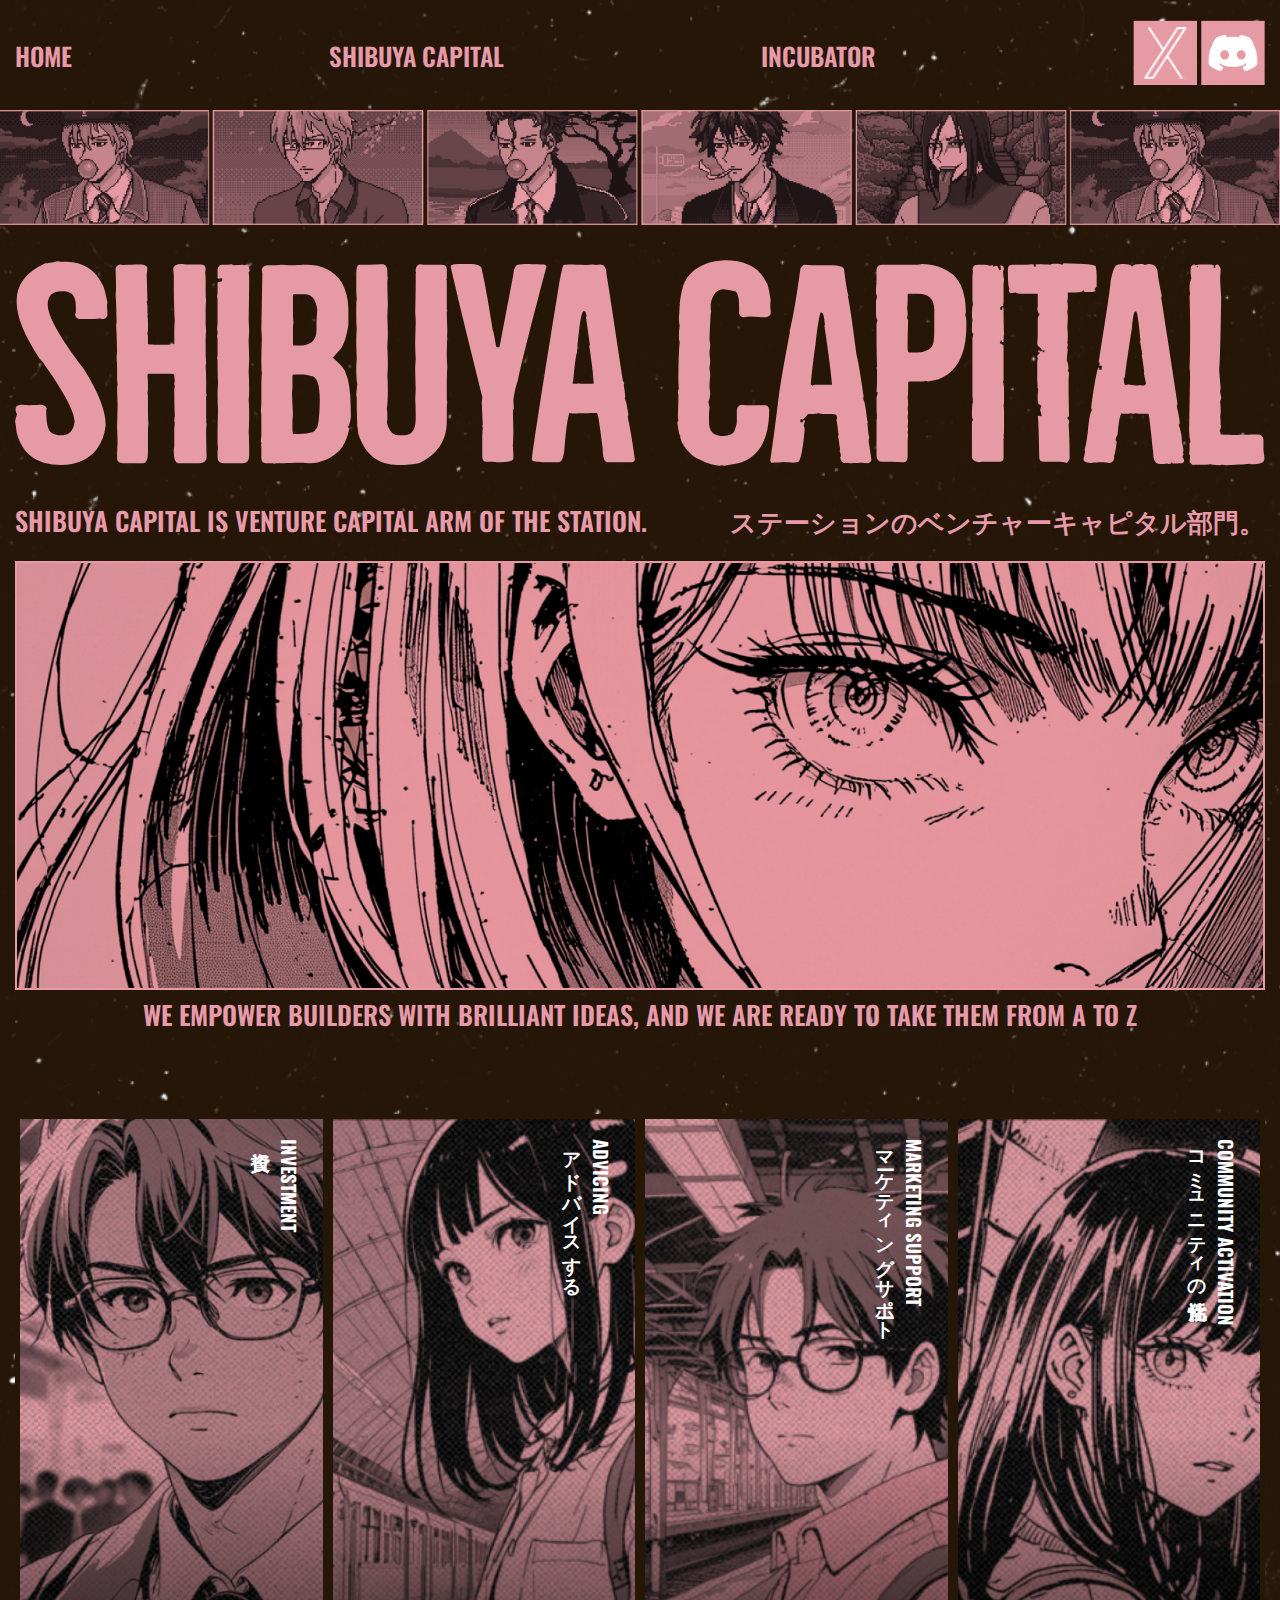
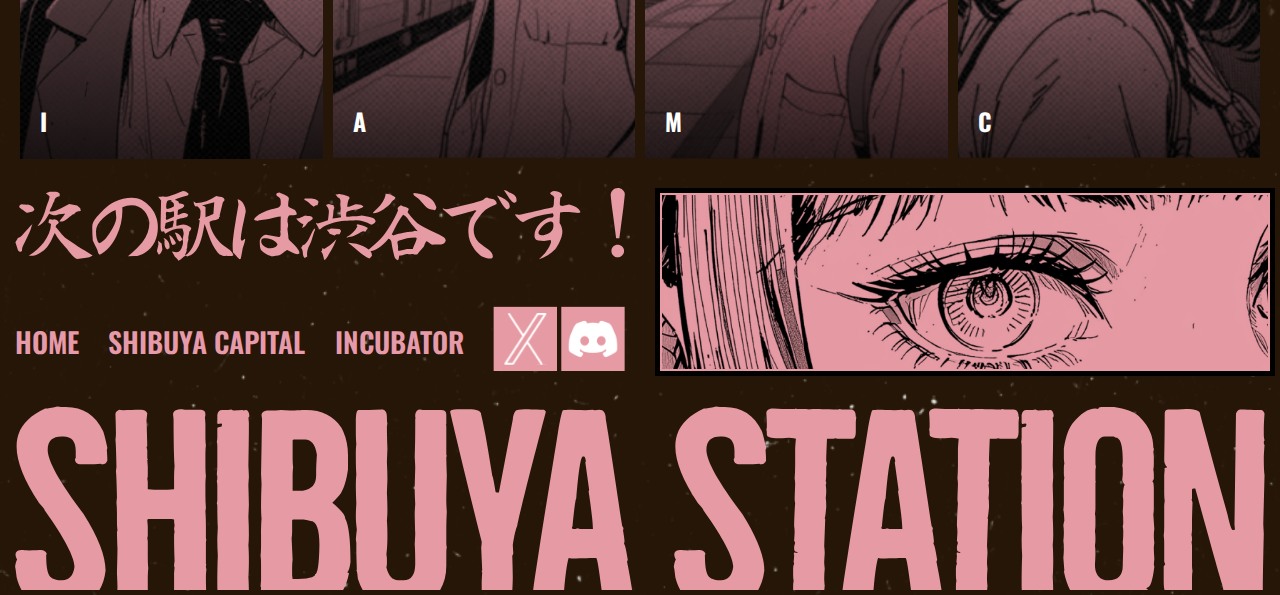
==== capital.html @ d8757670 "Add files via upload" ====
<!DOCTYPE html>
<html lang="en">
  <head>
    <meta charset="UTF-8" />
    <meta name="viewport" content="width=device-width, initial-scale=1.0" />
    <title>SHIBUYA - capital</title>
    <link rel="icon" type="image/svg+xml" href="./img/logo.png" />
    <link
      rel="stylesheet"
      href="https://cdn.jsdelivr.net/npm/swiper@11/swiper-bundle.min.css"
    />

    <link rel="preconnect" href="https://fonts.googleapis.com" />
    <link rel="preconnect" href="https://fonts.gstatic.com" crossorigin />
    <link
      href="https://fonts.googleapis.com/css2?family=Oswald:wght@200..700&display=swap"
      rel="stylesheet"
    />

    <link rel="stylesheet" href="./style.css" />
  </head>

  <body class="pink">
    <header class="header">
      <div class="container">
        <div class="header__wrap">
          <img src="./img/logo.png" alt="" class="logo" />
          <nav class="nav">
            <a href="index.html">home</a>
            <a href="capital.html">shibuya capital</a>
            <a href="incubator.html">incubator</a>
            <div>
              <img src="./img/discord PINK.svg" alt="" />
              <img src="./img/twitter-PINK.svg" alt="" />
            </div>
          </nav>
          <img src="./img/burger.svg" alt="" class="burger" />
        </div>
      </div>
    </header>
    <section class="hero2">

    <div class="swiper swiper-album-1">
      <div class="swiper-wrapper">
        <div class="swiper-slide">
          <img src="./img/carosel.png" alt="">
        </div>
<!-- 
        <div class="swiper-slide">
          <img
            src="https://shibuya-bay.vercel.app/carousel-1.png"
            alt=""
          /> -->
        </div>
      </div>
  
    <!-- <img src="./img/capital-img-1.jpg" alt="">
    <img src="./img/capital-img-2.jpg" alt="">
    <img src="./img/capital-img-3.jpg" alt="">
    <img src="./img/capital-img-4.jpg" alt=""> -->
  
  </div>
  <div class="container">
<div class="hero-2__wraper">
  <img src="./img/hero-2-title.svg" alt="" class="hero-2__title">
<div>
  <h3>Shibuya Capital is venture capital arm of the Station.</h3>
  <h3>ステーションのベンチャーキャピタル部門。</h3>
</div>
<img class="hero-2__img" src="./img/hero-img2-img.jpg" alt="">
<h3 class="hero-2__subtitle">We empower builders with brilliant ideas, and we are ready to take them from A to Z</h3>

</div>

  </div>
</section>


   <section class='Hero'>
    <div class="container">
        <div class="hero__wrap">
            <div class="hero__card card-1">
                <div class="hero__text">
                  <h3>investment </h3>
                    <h3 >投資</h3>
                  
                </div>
                <h2>investment</h2>

            </div>
            <div class="hero__card card-2">
                <div class="hero__text">
                  <h3>advicing </h3>

                    <h3>アドバイスする</h3>
                </div>
                <h2>advicing</h2>

            </div>
            <div class="hero__card card-3">
                <div class="hero__text">
                    <h3>marketing support </h3>
                    <h3>マーケティングサポート</h3>

                </div>
                <h2>marketing support</h2>

            </div>
            <div class="hero__card card-4">
                <div class="hero__text">
                    <h3>community activation</h3>
                    <h3>コミュニティの活性化</h3>

                </div>
                <h2>community activation</h2>

            </div>
        </div>
    </div>
   </section>
   
  


export default Hero

    <footer class="footer">
      <div class="container">
        <div class="footer__wrapper">
          <div class="footer__box">
            <img src="./img/footer-title-2.svg" alt="" class="footer__title">
            <div class="footer__menu">
              <a href="index.html">home</a>
              <a href="capital.html">shibuya capital</a>
              <a href="incubator.html">incubator</a>
              <div>
                <img src="./img/discord PINK.svg" alt="" />
                <img src="./img/twitter-PINK.svg" alt="" />
              </div>
            </div>
          </div>
          <img src="./img/footer-img2.png" alt="" class="footer__eyes" />
        </div>
        <img class="footer__img" src="./img/footer-text-2.svg" alt="" />
      </div>
    </footer>

    <script src="https://cdn.jsdelivr.net/npm/swiper@11/swiper-bundle.min.js"></script>
    <script src="./script.js"></script>
  </body>
</html>
---- style.css ----
* {
    padding: 0;
    margin: 0;
    font-family: "Oswald", sans-serif;
}

.container {
    max-width: 1600px;
    margin: 0 auto;
    padding: 0 15px;
}

body {
    background-image: url(./img/bg-1.png);
    background-repeat: no-repeat;
    background-position: center;
    background-size: cover;
    color: #251607;
}

.header {
    padding: 20px 0;

    @media (max-width:700px) {
        background-image: url(./img/bg-2.png);
    }
}

.nav {
    display: flex;
    justify-content: space-between;
    align-items: center;
    width: 100%;
text-transform: uppercase;
    @media (max-width:700px) {
        /* display: none; */
        position: fixed;
        top: -100%;
        left: 0;
        width: 100%;
        height: 100dvh;
        background-color: #251607;
        z-index: 10;
        flex-direction: column;
        justify-content: center;
        align-items: center;
        gap: 30px;


        transition: 0.5s;

        &.active {
            top: 0;
        }
    }



    a {
        font-size: 25px;
        font-weight: 600;
        text-decoration: underline;
        text-decoration: none;
        color: #251607;

        @media (max-width:700px) {
            color: #fff;
        }
    }
}

.header__wrap {
    display: flex;
    align-items: center;
    justify-content: space-between;
    gap: 10px;
}

.logo,
.burger {
    display: none;

    @media (max-width:700px) {
        display: block;
        z-index: 11;
    }
}


.hero {
    padding: 30px 0;
}

.hero__wrapper {
    text-align: center;

    img {
        width: 100%;
    }

    h1 {
        font-size: 450px;
        line-height: 1;
    }

    p {
        font-size: 22px;
        text-transform: uppercase;
        margin: 20px 0;
        font-weight: 500;
    }

    div {
        display: flex;
        justify-content: space-between;
        flex-wrap: wrap;
        gap: 20px;
        margin-top: 30px;

        h4 {
            font-size: 22px;
        }
    }

}




.album {
    padding: 50px 0;

    .container {
        max-width: 1900px;
        padding: 0;
    }
}

.album__wrapper {}

.swiper {}

.swiper-album-1 {}

.swiper-wrapper {}

.swiper-slide {
    img {
        width: 100%;
    }
}

.swiper-album-2 {}



.meet {}

.meet__wrapper {
    display: grid;
    grid-template-columns: 1.2fr 2fr;
    gap: 40px;

    @media (max-width:768px) {
        /* grid-template-columns: 1fr; */

        display: flex;
        flex-direction: column-reverse;
    }

    p {
        font-size: 22px;
        line-height: 1.2;
        text-transform: uppercase;
    }
}

.meet__info {
    display: flex;
    flex-direction: column;
    gap: 20px;


    img {
        width: 100%;
    }
}

.meet__box {
    display: flex;
    flex-direction: column;
    gap: 20px;
    text-align: right;

    @media (max-width:768px) {
        text-align: center;
    }

    p {
        text-align: right;

        @media (max-width:768px) {
            text-align: center;
        }
    }

    img {
        width: 100%;
    }

    h3 {
        font-size: clamp(2.5rem, -0.257rem + 5.88vw, 5.625rem);

        @media (max-width:480px) {
            font-size: 30px;
        }
    }

    h2 {
        font-size: clamp(4.375rem, -1.944rem + 14.44vw, 12.5rem);
        line-height: 1.2;
        text-transform: uppercase;

    }
}



.our {
padding: 100px 0;


}

.our__title {
font-size: 22px;
font-weight: 600;
text-align: center;
line-height: 1.2;
margin-bottom: 20px;

}
.our__wrapper {
    display: grid; 
    grid-auto-columns: 1fr; 
    grid-template-columns: 1fr 1fr 1fr; 

    gap: 20px 20px; 
    grid-template-areas: 
      "card-1 card-2 card-3"
      "card-1 card-4 card-5"; 

.card-1 { grid-area: card-1; }
.card-2 { grid-area: card-2; }
.card-3 { grid-area: card-3; }
.card-4 { grid-area: card-4; }
.card-5 { grid-area: card-5; }

@media (max-width: 900px) {
    grid-template-columns: 1fr 1fr; 

    grid-template-areas:
        "card-1 card-1"
        "card-2 card-3"
        "card-4 card-5";
}

@media (max-width: 768px) {
    grid-template-columns: 1fr ; 

    grid-template-areas:
        "card-1 "
        "card-2 "
        "card-3 "
        "card-4 "
        "card-5 ";
    }
    .card-1 {
    background-image: url(./img/plans-1.png);
    }
    .card-2 {
        background-image: url(./img/plans-2.png);
    
    }
    .card-3 {
        background-image: url(./img/plans-3.png);
    
    }
    .card-4 {
        background-image: url(./img/plans-4.png);
    
    }
    .card-5 {
        background-image: url(./img/plans-5.png);
    
    }

}
.our__card {
min-height: 350px;
border: 2px solid black;

background-repeat: no-repeat;
background-size: cover;
background-position: center;


display: flex;
justify-content: flex-end;
padding: 25px;
color: #fff;
flex-direction: column;
text-transform: uppercase;

transition: 0.4s ;

@media (max-width: 768px) {
min-height: 280px;
}
h3 {
    transition: 0.4s;
}
p {
    transition: 0.4s;
    height: 0px;
    overflow: hidden;
}
&:hover{
    h3 {
        font-size: 30px;
    }
    p {
        height: 30px;
        overflow: visible;
    }
}
}









.footer {

}

.footer__wrapper {
display: grid;
grid-template-columns: repeat(2, 1fr);
gap: 30px;
margin-bottom: 30px;
@media (max-width:1250px) {
    grid-template-columns: 2fr 1fr;
}
@media (max-width:950px) {
    grid-template-columns: 1fr;
}
}
.footer__box {

}
.footer__title {
width: 100%;
}
.footer__menu {
display: flex;
justify-content: space-between;
gap: 20px;
align-items: center;
margin-top: 40px;

@media (max-width:650px) {
flex-direction: column;
justify-content: center;
}
a{
    color: #251607;
    text-transform: uppercase;
    font-size: 28px;
    font-weight: 600;
    text-decoration: none;

}
}
.footer__eyes {
width: 100%;
border: 5px solid black;

}
.footer__img {
width: 100%;

}





.pink{
    background-image: url(./img/bg-2.png);

    p,
    h1,
    h2,
    h3,
    h4,
    a{
        color: #e69aaa !important;

    }
}



.hero-2 {
    padding: 60px 0;
}
.hero-2__imgs {
overflow: hidden;
    display: flex;
    gap: 10px;
img{
    width: 100%;
}
}

.hero-2__wraper {
h3{
    text-transform: uppercase;
    font-size: 26px;
    font-weight: 600;
}

    div{
        display: flex;
        justify-content: space-between;
        align-items: center;
        gap: 20px;
        flex-wrap: wrap;
        margin-bottom: 20px;
    }
}
.hero-2__title {
    width: 100%;
    margin: 30px 0;
}
.hero-2__img {
    width: 100%;
}
.hero-2__subtitle {
    text-transform: uppercase;
    text-align: center;
}
 



.Marketing {
margin-bottom: 50px;
}
.marketing__box{
    display: grid;
    grid-template-columns: 1fr 1fr;
    @media (max-width:1300px) {
    grid-template-columns: 1fr ;
      
    }
}

.Marketing__img {
    
img {
    width: 100%;
    
    @media (max-width:1300px) {
      
          height: 450px;
          object-fit: cover;
        }
}
    /* @media (max-width:1300px) {
        display: none;
    } */

}
.Marketing__cards {
    margin-left: 5px;
}
.Marketing__card {
 display: flex;
 justify-content: space-between;
    border: 3px solid #251607;
    transition: 0.5s;
    h3{
        margin-top: 10px;
        font-weight: 700;
        font-size: 40px;
        text-transform: uppercase;
    }
    h4 {
        font-weight: 600;
font-size: 20px;
text-transform: uppercase;
    }
    p {
        font-weight: 400;
        color: #AEAEAE;
        /* font-size: 3px; */
        margin-bottom: 10px;
    }

&:hover{
    background-color: #251607;
    h4{
        color: #e69aaa;
    }
    h3{
        color: #e69aaa;
    }
}
}
.card__img{
    border: 2px solid #251607;
width: 166px;
height: 166px;
margin: 15px;
}
.Marketing__card-1{
    display: flex;
    flex-direction: column;
    justify-content: space-around;
    margin-left: 15px;
}
.Marketing__card-2{
  
}
.marketing-none{
    display: none;
    @media (max-width:1300px) {
        display: block;
    }
}


.hero__wrap{
    margin-top: 80px;
    display: flex;


}
.hero__card{
    border: 5px solid #251607;
    height: 600px;
   
    padding: 20px;

    display: flex;
    flex-direction: column;
    writing-mode: vertical-rl;
    flex-grow: 1;
    transition: 1s;
    width: 100px;
    background-size: cover;
    background-position:  center;
    background-repeat: no-repeat;

    &:nth-child(1){
        background-image: url(./img/caoital__hero1.png);
        background-position:-400px;
        /* flex-grow: 4; */
    }
    &:nth-child(2){
        background-image: url(./img/capital__img2.png);

        background-position:-600px;
      
    }
    &:nth-child(3){
        background-image: url(./img/capital__img3.png);
    }
        &:nth-child(4){
        background-image: url(./img/capital__img4.png);
    }

    &:hover{
        flex-grow: 6;

        &:nth-child(2) {
            background-position:-200px;
      
        }
  
        &:nth-child(1) {
            background-position:-200px;
      
        }
        .hero__text{
            display: none;
        }
h2{
    width: 100%;

    letter-spacing: 0px;
}
    }
    h2 {
   color: #fff !important;
   text-transform: uppercase;
        margin-right: auto;
        transition: 1s;
        margin-top: auto;
        writing-mode: horizontal-tb;
        letter-spacing: 30px;
        width: 20px;
        overflow: hidden;
        white-space: nowrap;
    }
   
}




.hero__text{

    
    transition: 1s;



    h3{
        color: #fff !important;
text-transform: uppercase;
    }
}
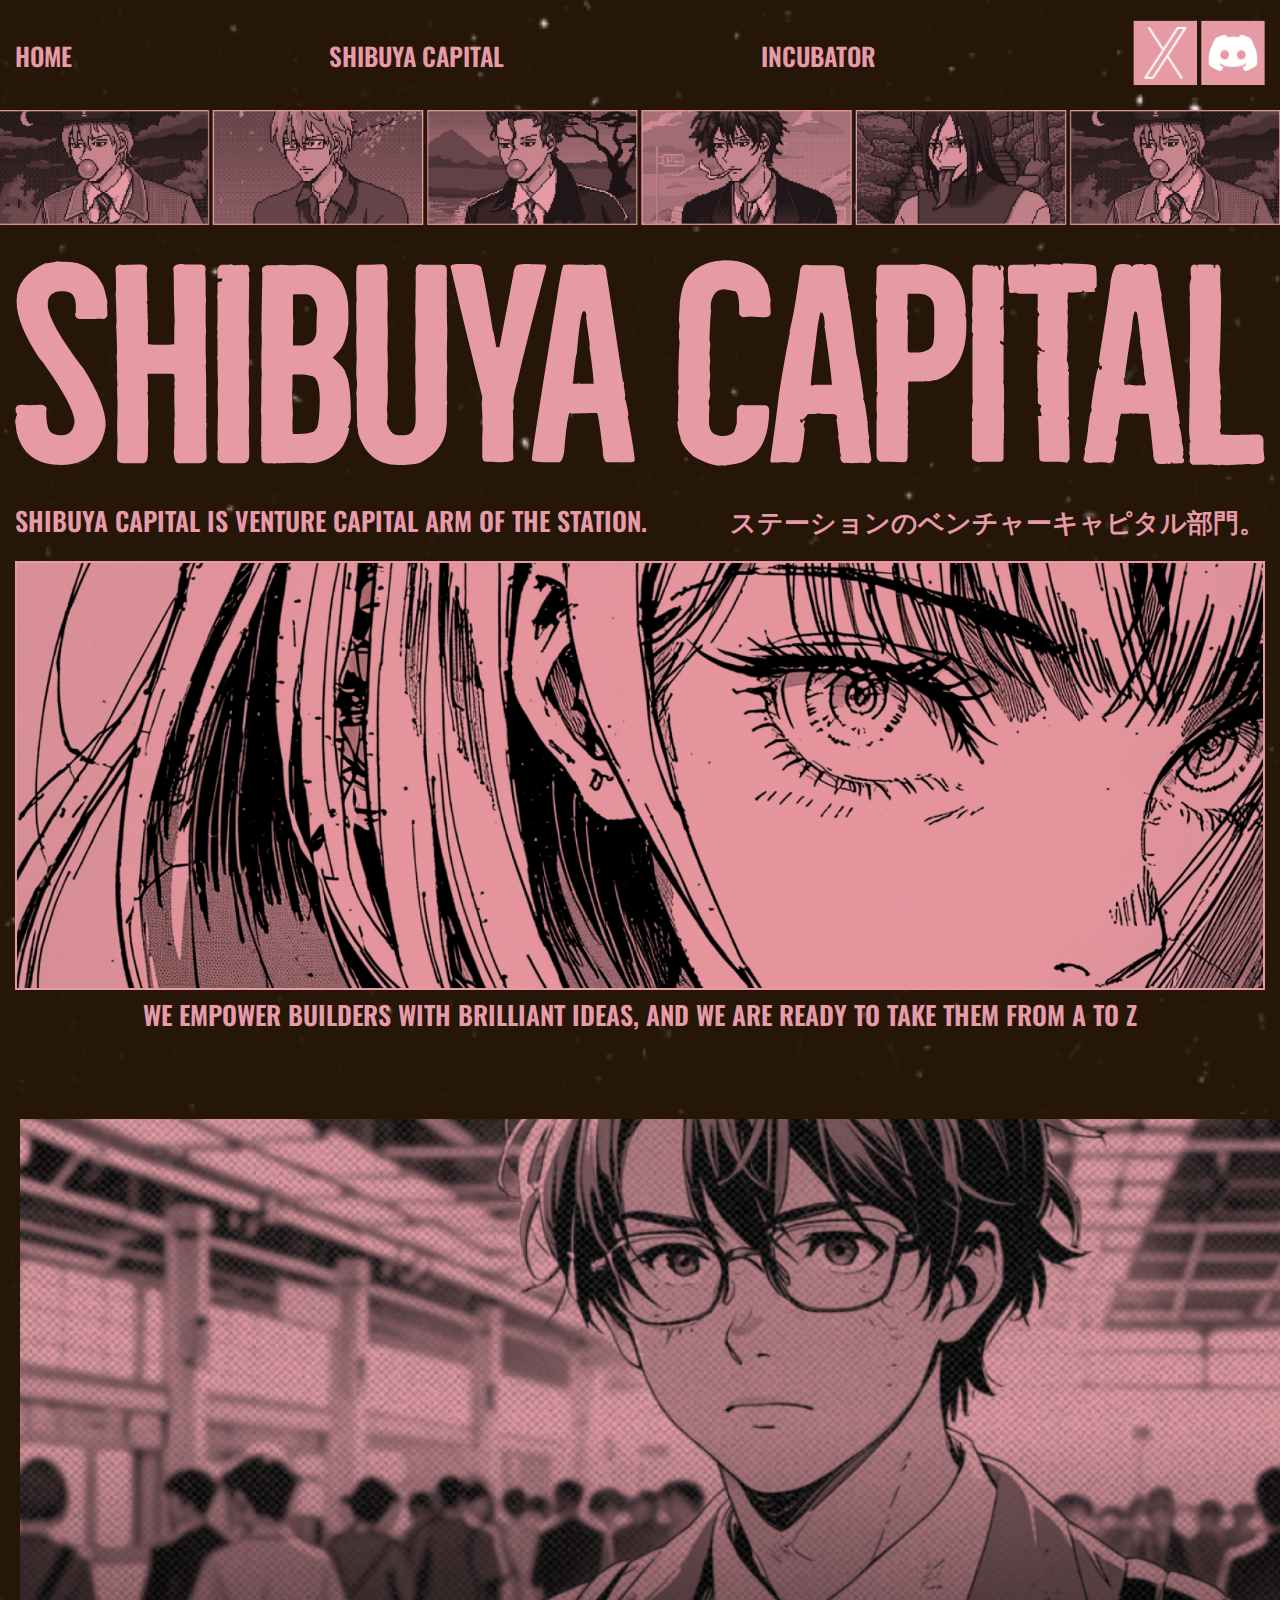
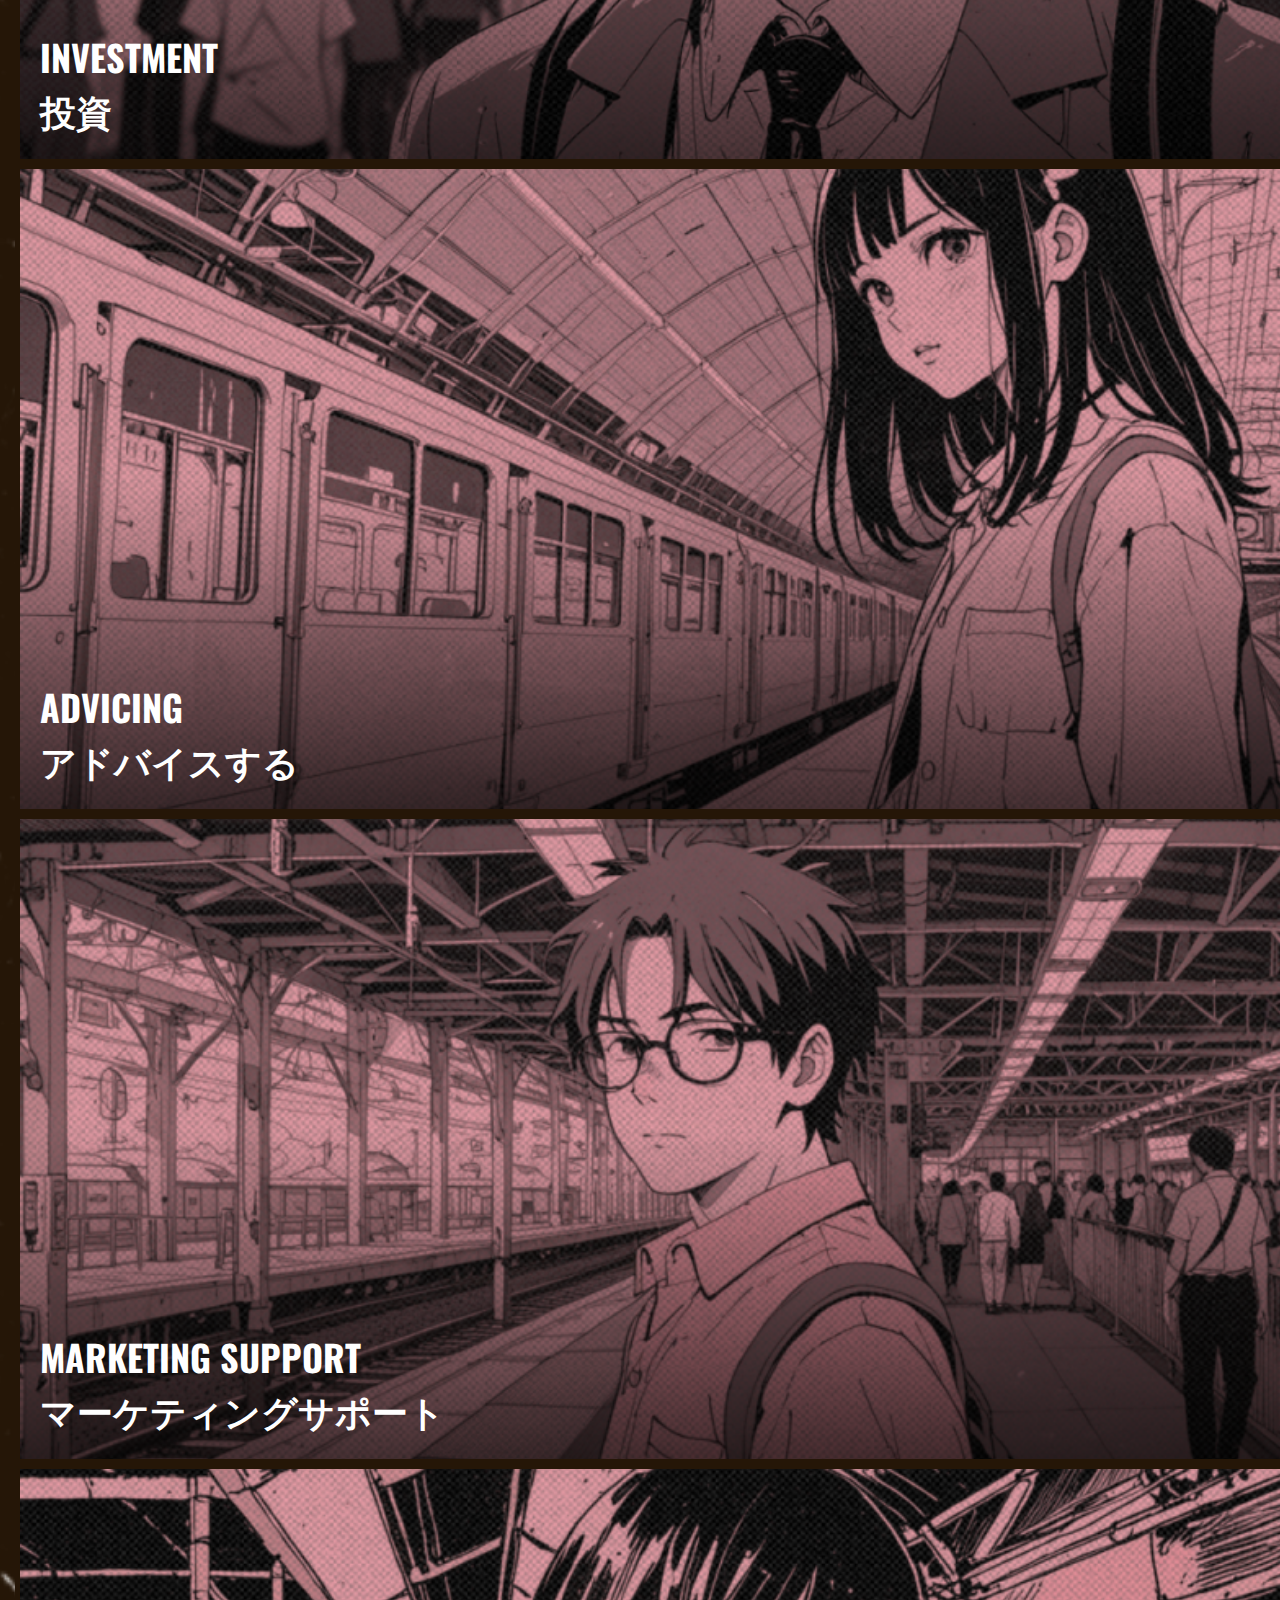
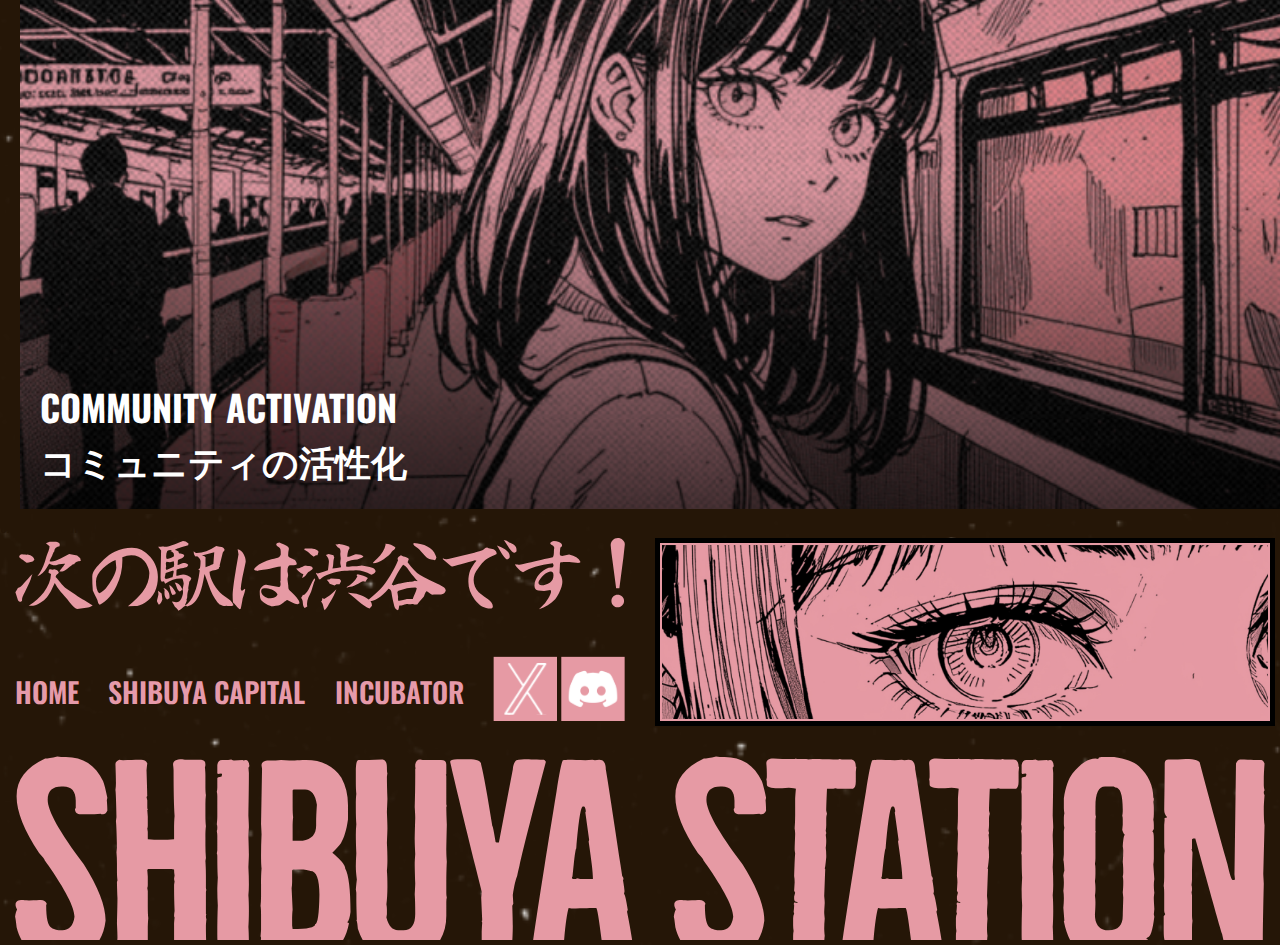
==== commit 8e161554: "Add files via upload" ====
--- a/capital.html
+++ b/capital.html
@@ -38,9 +38,11 @@
         </div>
       </div>
     </header>
+
+
+
     <section class="hero2">
-
-    <div class="swiper swiper-album-1">
+    <div class="swiper swiper-album-3">
       <div class="swiper-wrapper">
         <div class="swiper-slide">
           <img src="./img/carosel.png" alt="">
@@ -53,12 +55,6 @@
           /> -->
         </div>
       </div>
-  
-    <!-- <img src="./img/capital-img-1.jpg" alt="">
-    <img src="./img/capital-img-2.jpg" alt="">
-    <img src="./img/capital-img-3.jpg" alt="">
-    <img src="./img/capital-img-4.jpg" alt=""> -->
-  
   </div>
   <div class="container">
 <div class="hero-2__wraper">
@@ -115,7 +111,15 @@
                 <h2>community activation</h2>
 
             </div>
-        </div>
+          </div>
+          <div class="swiper swiper-album-4">
+            <div class="swiper-wrapper">
+              <div class="swiper-slide">
+                <img class="capital-anime" src="./img/capital-anime.png" alt="">
+              </div>
+    
+              </div>
+            </div>
     </div>
    </section>
    
--- a/style.css
+++ b/style.css
@@ -1,639 +1,635 @@
 * {
+  padding: 0;
+  margin: 0;
+  font-family: "Oswald", sans-serif;
+}
+
+.container {
+  max-width: 1600px;
+  margin: 0 auto;
+  padding: 0 15px;
+}
+
+body {
+  background-image: url(./img/bg-1.png);
+  background-repeat: no-repeat;
+  background-position: center;
+  background-size: cover;
+  color: #251607;
+}
+
+.header {
+  padding: 20px 0;
+
+  @media (max-width: 700px) {
+    background-image: url(./img/bg-2.png);
+  }
+}
+
+.nav {
+  display: flex;
+  justify-content: space-between;
+  align-items: center;
+  width: 100%;
+  text-transform: uppercase;
+  @media (max-width: 700px) {
+    /* display: none; */
+    position: fixed;
+    top: -100%;
+    left: 0;
+    width: 100%;
+    height: 100dvh;
+    background-color: #251607;
+    z-index: 10;
+    flex-direction: column;
+    justify-content: center;
+    align-items: center;
+    gap: 30px;
+
+    transition: 0.5s;
+
+    &.active {
+      top: 0;
+    }
+  }
+
+  a {
+    font-size: 25px;
+    font-weight: 600;
+    text-decoration: underline;
+    text-decoration: none;
+    color: #251607;
+
+    @media (max-width: 700px) {
+      color: #fff;
+    }
+  }
+}
+
+.header__wrap {
+  display: flex;
+  align-items: center;
+  justify-content: space-between;
+  gap: 10px;
+}
+
+.logo,
+.burger {
+  display: none;
+
+  @media (max-width: 700px) {
+    display: block;
+    z-index: 11;
+  }
+}
+
+.hero {
+  padding: 30px 0;
+}
+
+.hero__wrapper {
+  text-align: center;
+
+  img {
+    width: 100%;
+  }
+
+  h1 {
+    font-size: 450px;
+    line-height: 1;
+  }
+
+  p {
+    font-size: 22px;
+    text-transform: uppercase;
+    margin: 20px 0;
+    font-weight: 500;
+  }
+
+  div {
+    display: flex;
+    justify-content: space-between;
+    flex-wrap: wrap;
+    gap: 20px;
+    margin-top: 30px;
+
+    h4 {
+      font-size: 22px;
+    }
+  }
+}
+
+.album {
+  padding: 50px 0;
+
+  .container {
+    max-width: 1900px;
     padding: 0;
-    margin: 0;
-    font-family: "Oswald", sans-serif;
-}
-
-.container {
-    max-width: 1600px;
-    margin: 0 auto;
-    padding: 0 15px;
-}
-
-body {
-    background-image: url(./img/bg-1.png);
-    background-repeat: no-repeat;
-    background-position: center;
-    background-size: cover;
+  }
+}
+
+.album__wrapper {
+}
+
+.swiper {
+}
+
+.swiper-album-1 {
+}
+
+.swiper-wrapper {
+}
+
+.swiper-slide {
+  img {
+    width: 100%;
+  }
+}
+
+.swiper-album-2 {
+}
+
+.meet {
+}
+
+.meet__wrapper {
+  display: grid;
+  grid-template-columns: 1.2fr 2fr;
+  gap: 40px;
+
+  @media (max-width: 768px) {
+    /* grid-template-columns: 1fr; */
+
+    display: flex;
+    flex-direction: column-reverse;
+  }
+
+  p {
+    font-size: 22px;
+    line-height: 1.2;
+    text-transform: uppercase;
+  }
+}
+
+.meet__info {
+  display: flex;
+  flex-direction: column;
+  gap: 20px;
+
+  img {
+    width: 100%;
+  }
+}
+
+.meet__box {
+  display: flex;
+  flex-direction: column;
+  gap: 20px;
+  text-align: right;
+
+  @media (max-width: 768px) {
+    text-align: center;
+  }
+
+  p {
+    text-align: right;
+
+    @media (max-width: 768px) {
+      text-align: center;
+    }
+  }
+
+  img {
+    width: 100%;
+  }
+
+  h3 {
+    font-size: clamp(2.5rem, -0.257rem + 5.88vw, 5.625rem);
+
+    @media (max-width: 480px) {
+      font-size: 30px;
+    }
+  }
+
+  h2 {
+    font-size: clamp(4.375rem, -1.944rem + 14.44vw, 12.5rem);
+    line-height: 1.2;
+    text-transform: uppercase;
+  }
+}
+
+.our {
+  padding: 100px 0;
+}
+
+.our__title {
+  font-size: 22px;
+  font-weight: 600;
+  text-align: center;
+  line-height: 1.2;
+  margin-bottom: 20px;
+}
+.our__wrapper {
+  display: grid;
+  grid-auto-columns: 1fr;
+  grid-template-columns: 1fr 1fr 1fr;
+
+  gap: 20px 20px;
+  grid-template-areas:
+    "card-1 card-2 card-3"
+    "card-1 card-4 card-5";
+
+  .card-1 {
+    grid-area: card-1;
+  }
+  .card-2 {
+    grid-area: card-2;
+  }
+  .card-3 {
+    grid-area: card-3;
+  }
+  .card-4 {
+    grid-area: card-4;
+  }
+  .card-5 {
+    grid-area: card-5;
+  }
+
+  @media (max-width: 900px) {
+    grid-template-columns: 1fr 1fr;
+
+    grid-template-areas:
+      "card-1 card-1"
+      "card-2 card-3"
+      "card-4 card-5";
+  }
+
+  @media (max-width: 768px) {
+    grid-template-columns: 1fr;
+
+    grid-template-areas:
+      "card-1 "
+      "card-2 "
+      "card-3 "
+      "card-4 "
+      "card-5 ";
+  }
+  .card-1 {
+    background-image: url(./img/plans-1.png);
+  }
+  .card-2 {
+    background-image: url(./img/plans-2.png);
+  }
+  .card-3 {
+    background-image: url(./img/plans-3.png);
+  }
+  .card-4 {
+    background-image: url(./img/plans-4.png);
+  }
+  .card-5 {
+    background-image: url(./img/plans-5.png);
+  }
+}
+.our__card {
+  min-height: 350px;
+  border: 2px solid black;
+
+  background-repeat: no-repeat;
+  background-size: cover;
+  background-position: center;
+
+  display: flex;
+  justify-content: flex-end;
+  padding: 25px;
+  color: #fff;
+  flex-direction: column;
+  text-transform: uppercase;
+
+  transition: 0.4s;
+
+  @media (max-width: 768px) {
+    min-height: 280px;
+  }
+  h3 {
+    transition: 0.4s;
+  }
+  p {
+    transition: 0.4s;
+    height: 0px;
+    overflow: hidden;
+  }
+  &:hover {
+    h3 {
+      font-size: 30px;
+    }
+    p {
+      height: 30px;
+      overflow: visible;
+    }
+  }
+}
+
+.footer {
+}
+
+.footer__wrapper {
+  display: grid;
+  grid-template-columns: repeat(2, 1fr);
+  gap: 30px;
+  margin-bottom: 30px;
+  @media (max-width: 1250px) {
+    grid-template-columns: 2fr 1fr;
+  }
+  @media (max-width: 950px) {
+    grid-template-columns: 1fr;
+  }
+}
+.footer__box {
+}
+.footer__title {
+  width: 100%;
+}
+.footer__menu {
+  display: flex;
+  justify-content: space-between;
+  gap: 20px;
+  align-items: center;
+  margin-top: 40px;
+
+  @media (max-width: 650px) {
+    flex-direction: column;
+    justify-content: center;
+  }
+  a {
     color: #251607;
-}
-
-.header {
-    padding: 20px 0;
-
-    @media (max-width:700px) {
-        background-image: url(./img/bg-2.png);
-    }
-}
-
-.nav {
+    text-transform: uppercase;
+    font-size: 28px;
+    font-weight: 600;
+    text-decoration: none;
+  }
+}
+.footer__eyes {
+  width: 100%;
+  border: 5px solid black;
+}
+.footer__img {
+  width: 100%;
+}
+
+.pink {
+  background-image: url(./img/bg-2.png);
+
+  p,
+  h1,
+  h2,
+  h3,
+  h4,
+  a {
+    color: #e69aaa !important;
+  }
+}
+
+.hero-2 {
+  padding: 60px 0;
+}
+.hero-2__imgs {
+  overflow: hidden;
+  display: flex;
+  gap: 10px;
+  img {
+    width: 100%;
+  }
+}
+
+.hero-2__wraper {
+  h3 {
+    text-transform: uppercase;
+    font-size: 26px;
+    font-weight: 600;
+  }
+
+  div {
     display: flex;
     justify-content: space-between;
     align-items: center;
-    width: 100%;
-text-transform: uppercase;
-    @media (max-width:700px) {
-        /* display: none; */
-        position: fixed;
-        top: -100%;
-        left: 0;
-        width: 100%;
-        height: 100dvh;
-        background-color: #251607;
-        z-index: 10;
-        flex-direction: column;
-        justify-content: center;
-        align-items: center;
-        gap: 30px;
-
-
-        transition: 0.5s;
-
-        &.active {
-            top: 0;
-        }
-    }
-
-
-
-    a {
-        font-size: 25px;
-        font-weight: 600;
-        text-decoration: underline;
-        text-decoration: none;
-        color: #251607;
-
-        @media (max-width:700px) {
-            color: #fff;
-        }
-    }
-}
-
-.header__wrap {
-    display: flex;
-    align-items: center;
-    justify-content: space-between;
-    gap: 10px;
-}
-
-.logo,
-.burger {
-    display: none;
-
-    @media (max-width:700px) {
-        display: block;
-        z-index: 11;
-    }
-}
-
-
-.hero {
-    padding: 30px 0;
-}
-
-.hero__wrapper {
-    text-align: center;
-
-    img {
-        width: 100%;
-    }
-
-    h1 {
-        font-size: 450px;
-        line-height: 1;
-    }
-
-    p {
-        font-size: 22px;
-        text-transform: uppercase;
-        margin: 20px 0;
-        font-weight: 500;
-    }
-
-    div {
-        display: flex;
-        justify-content: space-between;
-        flex-wrap: wrap;
-        gap: 20px;
-        margin-top: 30px;
-
-        h4 {
-            font-size: 22px;
-        }
-    }
-
-}
-
-
-
-
-.album {
-    padding: 50px 0;
-
-    .container {
-        max-width: 1900px;
-        padding: 0;
-    }
-}
-
-.album__wrapper {}
-
-.swiper {}
-
-.swiper-album-1 {}
-
-.swiper-wrapper {}
-
-.swiper-slide {
-    img {
-        width: 100%;
-    }
-}
-
-.swiper-album-2 {}
-
-
-
-.meet {}
-
-.meet__wrapper {
-    display: grid;
-    grid-template-columns: 1.2fr 2fr;
-    gap: 40px;
-
-    @media (max-width:768px) {
-        /* grid-template-columns: 1fr; */
-
-        display: flex;
-        flex-direction: column-reverse;
-    }
-
-    p {
-        font-size: 22px;
-        line-height: 1.2;
-        text-transform: uppercase;
-    }
-}
-
-.meet__info {
+    gap: 20px;
+    flex-wrap: wrap;
+    margin-bottom: 20px;
+  }
+}
+.hero-2__title {
+  width: 100%;
+  margin: 30px 0;
+}
+.hero-2__img {
+  width: 100%;
+}
+.hero-2__subtitle {
+  text-transform: uppercase;
+  text-align: center;
+}
+
+.Marketing {
+  margin-bottom: 50px;
+}
+.marketing__box {
+  display: grid;
+  grid-template-columns: 1fr 1fr;
+  @media (max-width: 1300px) {
+    grid-template-columns: 1fr;
+  }
+}
+
+.Marketing__img {
+  img {
+    width: 100%;
+    /* aspect-ratio: 1/2; */
+
+    @media (max-width: 1300px) {
+      /* height: 850px; */
+      /* width: 1000px; */
+      object-fit: cover;
+
+    }
+  }
+  /* @media (max-width:1300px) {
+        display: none;
+    } */
+}
+.Marketing__cards {
+  margin-left: 5px;
+  gap: 10px;
+}
+.Marketing__card {
+  display: flex;
+  justify-content: space-between;
+  border: 3px solid #251607;
+  transition: 0.5s;
+  h3 {
+    margin-top: 10px;
+    font-weight: 700;
+    font-size: 40px;
+    text-transform: uppercase;
+  }
+  h4 {
+    font-weight: 600;
+    font-size: 20px;
+    text-transform: uppercase;
+  }
+  p {
+    font-weight: 400;
+    color: #aeaeae;
+    /* font-size: 3px; */
+    margin-bottom: 10px;
+  }
+
+  &:hover {
+    background-color: #251607;
+    h4 {
+      color: #e69aaa;
+    }
+    h3 {
+      color: #e69aaa;
+    }
+  }
+}
+.card__img {
+  border: 2px solid #251607;
+  width: 166px;
+  height: 166px;
+  margin: 15px;
+/* width: 100%; */
+}
+.Marketing__card-1 {
+  display: flex;
+  flex-direction: column;
+  justify-content: space-around;
+  margin-left: 15px;
+}
+.Marketing__card-2 {
+}
+.marketing-none {
+  display: none;
+  @media (max-width: 1300px) {
+    display: block;
+  }
+}
+
+.hero__wrap {
+  margin-top: 80px;
+  display: flex;
+
+  @media (max-width: 1400px) {
     display: flex;
     flex-direction: column;
-    gap: 20px;
-
-
-    img {
-        width: 100%;
-    }
-}
-
-.meet__box {
-    display: flex;
-    flex-direction: column;
-    gap: 20px;
-    text-align: right;
-
-    @media (max-width:768px) {
-        text-align: center;
-    }
-
-    p {
-        text-align: right;
-
-        @media (max-width:768px) {
-            text-align: center;
-        }
-    }
-
-    img {
-        width: 100%;
-    }
-
-    h3 {
-        font-size: clamp(2.5rem, -0.257rem + 5.88vw, 5.625rem);
-
-        @media (max-width:480px) {
-            font-size: 30px;
-        }
-    }
-
+  }
+  @media (max-width: 800px) {
+display: none;
+  }
+}
+.hero__card {
+  border: 5px solid #251607;
+  height: 600px;
+
+  padding: 20px;
+
+  display: flex;
+  flex-direction: column;
+  writing-mode: vertical-rl;
+  flex-grow: 1;
+  transition: 1s;
+  width: 100px;
+  background-size: cover;
+  background-position: center;
+  background-repeat: no-repeat;
+  @media (max-width: 1400px) {
+    width: 100%;
+    writing-mode: horizontal-tb;
+justify-content: end;
+}
+  &:nth-child(1) {
+    background-image: url(./img/caoital__hero1.png);
+    background-position: -400px;
+    @media (max-width: 1400px) {
+      background-position: center;
+    }
+    /* flex-grow: 4; */
+  }
+  &:nth-child(2) {
+    background-image: url(./img/capital__img2.png);
+
+    background-position: -600px;
+    @media (max-width: 1400px) {
+      background-position: center;
+    }
+  }
+  &:nth-child(3) {
+    background-image: url(./img/capital__img3.png);
+  }
+  &:nth-child(4) {
+    background-image: url(./img/capital__img4.png);
+  }
+
+  &:hover {
+    flex-grow: 6;
+
+    &:nth-child(2) {
+      background-position: -200px;
+      @media (max-width: 1400px) {
+        background-position: center;
+      }
+    }
+
+    &:nth-child(1) {
+      background-position: -200px;
+      @media (max-width: 1400px) {
+        background-position: center;
+      }
+    }
+    .hero__text {
+      display: none;
+      @media (max-width: 1400px) {
+        display: flex;
+        flex-direction: column;
+   
+      }
+    }
     h2 {
-        font-size: clamp(4.375rem, -1.944rem + 14.44vw, 12.5rem);
-        line-height: 1.2;
-        text-transform: uppercase;
-
-    }
-}
-
-
-
-.our {
-padding: 100px 0;
-
-
-}
-
-.our__title {
-font-size: 22px;
-font-weight: 600;
-text-align: center;
-line-height: 1.2;
-margin-bottom: 20px;
-
-}
-.our__wrapper {
-    display: grid; 
-    grid-auto-columns: 1fr; 
-    grid-template-columns: 1fr 1fr 1fr; 
-
-    gap: 20px 20px; 
-    grid-template-areas: 
-      "card-1 card-2 card-3"
-      "card-1 card-4 card-5"; 
-
-.card-1 { grid-area: card-1; }
-.card-2 { grid-area: card-2; }
-.card-3 { grid-area: card-3; }
-.card-4 { grid-area: card-4; }
-.card-5 { grid-area: card-5; }
-
-@media (max-width: 900px) {
-    grid-template-columns: 1fr 1fr; 
-
-    grid-template-areas:
-        "card-1 card-1"
-        "card-2 card-3"
-        "card-4 card-5";
-}
-
-@media (max-width: 768px) {
-    grid-template-columns: 1fr ; 
-
-    grid-template-areas:
-        "card-1 "
-        "card-2 "
-        "card-3 "
-        "card-4 "
-        "card-5 ";
-    }
-    .card-1 {
-    background-image: url(./img/plans-1.png);
-    }
-    .card-2 {
-        background-image: url(./img/plans-2.png);
-    
-    }
-    .card-3 {
-        background-image: url(./img/plans-3.png);
-    
-    }
-    .card-4 {
-        background-image: url(./img/plans-4.png);
-    
-    }
-    .card-5 {
-        background-image: url(./img/plans-5.png);
-    
-    }
-
-}
-.our__card {
-min-height: 350px;
-border: 2px solid black;
-
-background-repeat: no-repeat;
-background-size: cover;
-background-position: center;
-
-
-display: flex;
-justify-content: flex-end;
-padding: 25px;
-color: #fff;
-flex-direction: column;
-text-transform: uppercase;
-
-transition: 0.4s ;
-
-@media (max-width: 768px) {
-min-height: 280px;
-}
-h3 {
-    transition: 0.4s;
-}
-p {
-    transition: 0.4s;
-    height: 0px;
+      width: 100%;
+      letter-spacing: 0px;
+    }
+  }
+  h2 {
+    color: #fff !important;
+    text-transform: uppercase;
+    margin-right: auto;
+    transition: 1s;
+    margin-top: auto;
+    writing-mode: horizontal-tb;
+    letter-spacing: 30px;
+    width: 20px;
     overflow: hidden;
-}
-&:hover{
-    h3 {
-        font-size: 30px;
-    }
-    p {
-        height: 30px;
-        overflow: visible;
-    }
-}
-}
-
-
-
-
-
-
-
-
-
-.footer {
-
-}
-
-.footer__wrapper {
-display: grid;
-grid-template-columns: repeat(2, 1fr);
-gap: 30px;
-margin-bottom: 30px;
-@media (max-width:1250px) {
-    grid-template-columns: 2fr 1fr;
-}
-@media (max-width:950px) {
-    grid-template-columns: 1fr;
-}
-}
-.footer__box {
-
-}
-.footer__title {
-width: 100%;
-}
-.footer__menu {
-display: flex;
-justify-content: space-between;
-gap: 20px;
-align-items: center;
-margin-top: 40px;
-
-@media (max-width:650px) {
-flex-direction: column;
-justify-content: center;
-}
-a{
-    color: #251607;
-    text-transform: uppercase;
-    font-size: 28px;
-    font-weight: 600;
-    text-decoration: none;
-
-}
-}
-.footer__eyes {
-width: 100%;
-border: 5px solid black;
-
-}
-.footer__img {
-width: 100%;
-
-}
-
-
-
-
-
-.pink{
-    background-image: url(./img/bg-2.png);
-
-    p,
-    h1,
-    h2,
-    h3,
-    h4,
-    a{
-        color: #e69aaa !important;
-
-    }
-}
-
-
-
-.hero-2 {
-    padding: 60px 0;
-}
-.hero-2__imgs {
-overflow: hidden;
-    display: flex;
-    gap: 10px;
-img{
-    width: 100%;
-}
-}
-
-.hero-2__wraper {
-h3{
-    text-transform: uppercase;
-    font-size: 26px;
-    font-weight: 600;
-}
-
-    div{
-        display: flex;
-        justify-content: space-between;
-        align-items: center;
-        gap: 20px;
-        flex-wrap: wrap;
-        margin-bottom: 20px;
-    }
-}
-.hero-2__title {
-    width: 100%;
-    margin: 30px 0;
-}
-.hero-2__img {
-    width: 100%;
-}
-.hero-2__subtitle {
-    text-transform: uppercase;
-    text-align: center;
-}
- 
-
-
-
-.Marketing {
-margin-bottom: 50px;
-}
-.marketing__box{
-    display: grid;
-    grid-template-columns: 1fr 1fr;
-    @media (max-width:1300px) {
-    grid-template-columns: 1fr ;
-      
-    }
-}
-
-.Marketing__img {
-    
-img {
-    width: 100%;
-    
-    @media (max-width:1300px) {
-      
-          height: 450px;
-          object-fit: cover;
-        }
-}
-    /* @media (max-width:1300px) {
-        display: none;
-    } */
-
-}
-.Marketing__cards {
-    margin-left: 5px;
-}
-.Marketing__card {
- display: flex;
- justify-content: space-between;
-    border: 3px solid #251607;
-    transition: 0.5s;
-    h3{
-        margin-top: 10px;
-        font-weight: 700;
-        font-size: 40px;
-        text-transform: uppercase;
-    }
-    h4 {
-        font-weight: 600;
-font-size: 20px;
-text-transform: uppercase;
-    }
-    p {
-        font-weight: 400;
-        color: #AEAEAE;
-        /* font-size: 3px; */
-        margin-bottom: 10px;
-    }
-
-&:hover{
-    background-color: #251607;
-    h4{
-        color: #e69aaa;
-    }
-    h3{
-        color: #e69aaa;
-    }
-}
-}
-.card__img{
-    border: 2px solid #251607;
-width: 166px;
-height: 166px;
-margin: 15px;
-}
-.Marketing__card-1{
-    display: flex;
-    flex-direction: column;
-    justify-content: space-around;
-    margin-left: 15px;
-}
-.Marketing__card-2{
-  
-}
-.marketing-none{
+    white-space: nowrap;
+    @media (max-width: 1400px) {
+      display: none;
+    }
+  }
+}
+
+.hero__text {
+  transition: 1s;
+  h3 {
+    color: #fff !important;
+    text-transform: uppercase;
+@media (max-width: 1400px) {
+  font-size: 36px;
+}  
+}
+
+}
+.capital-anime{
     display: none;
-    @media (max-width:1300px) {
-        display: block;
-    }
-}
-
-
-.hero__wrap{
-    margin-top: 80px;
-    display: flex;
-
-
-}
-.hero__card{
-    border: 5px solid #251607;
-    height: 600px;
-   
-    padding: 20px;
-
-    display: flex;
-    flex-direction: column;
-    writing-mode: vertical-rl;
-    flex-grow: 1;
-    transition: 1s;
-    width: 100px;
-    background-size: cover;
-    background-position:  center;
-    background-repeat: no-repeat;
-
-    &:nth-child(1){
-        background-image: url(./img/caoital__hero1.png);
-        background-position:-400px;
-        /* flex-grow: 4; */
-    }
-    &:nth-child(2){
-        background-image: url(./img/capital__img2.png);
-
-        background-position:-600px;
-      
-    }
-    &:nth-child(3){
-        background-image: url(./img/capital__img3.png);
-    }
-        &:nth-child(4){
-        background-image: url(./img/capital__img4.png);
-    }
-
-    &:hover{
-        flex-grow: 6;
-
-        &:nth-child(2) {
-            background-position:-200px;
-      
-        }
-  
-        &:nth-child(1) {
-            background-position:-200px;
-      
-        }
-        .hero__text{
-            display: none;
-        }
-h2{
-    width: 100%;
-
-    letter-spacing: 0px;
-}
-    }
-    h2 {
-   color: #fff !important;
-   text-transform: uppercase;
-        margin-right: auto;
-        transition: 1s;
-        margin-top: auto;
-        writing-mode: horizontal-tb;
-        letter-spacing: 30px;
-        width: 20px;
-        overflow: hidden;
-        white-space: nowrap;
-    }
-   
-}
-
-
-
-
-.hero__text{
-
-    
-    transition: 1s;
-
-
-
-    h3{
-        color: #fff !important;
-text-transform: uppercase;
-    }
-}
+    @media (max-width: 800px) {
+      display: flex !important;
+    }
+}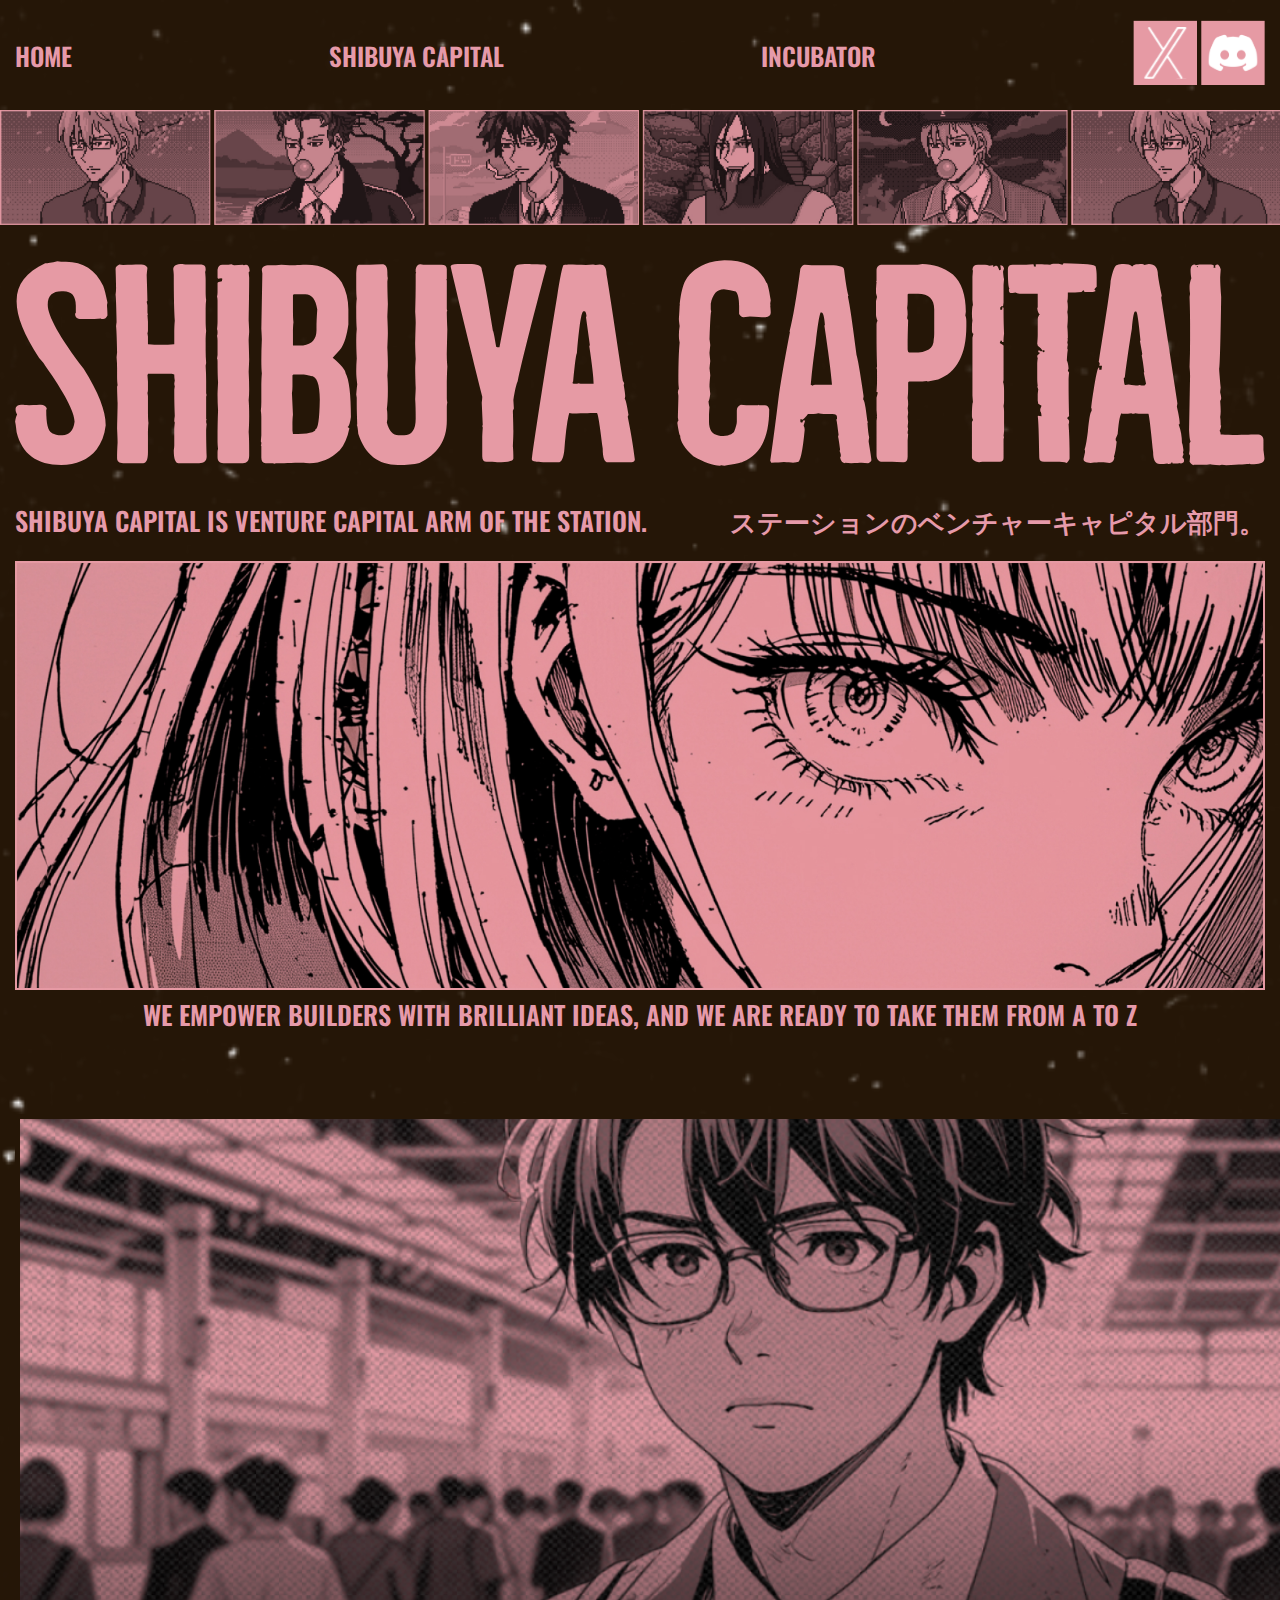
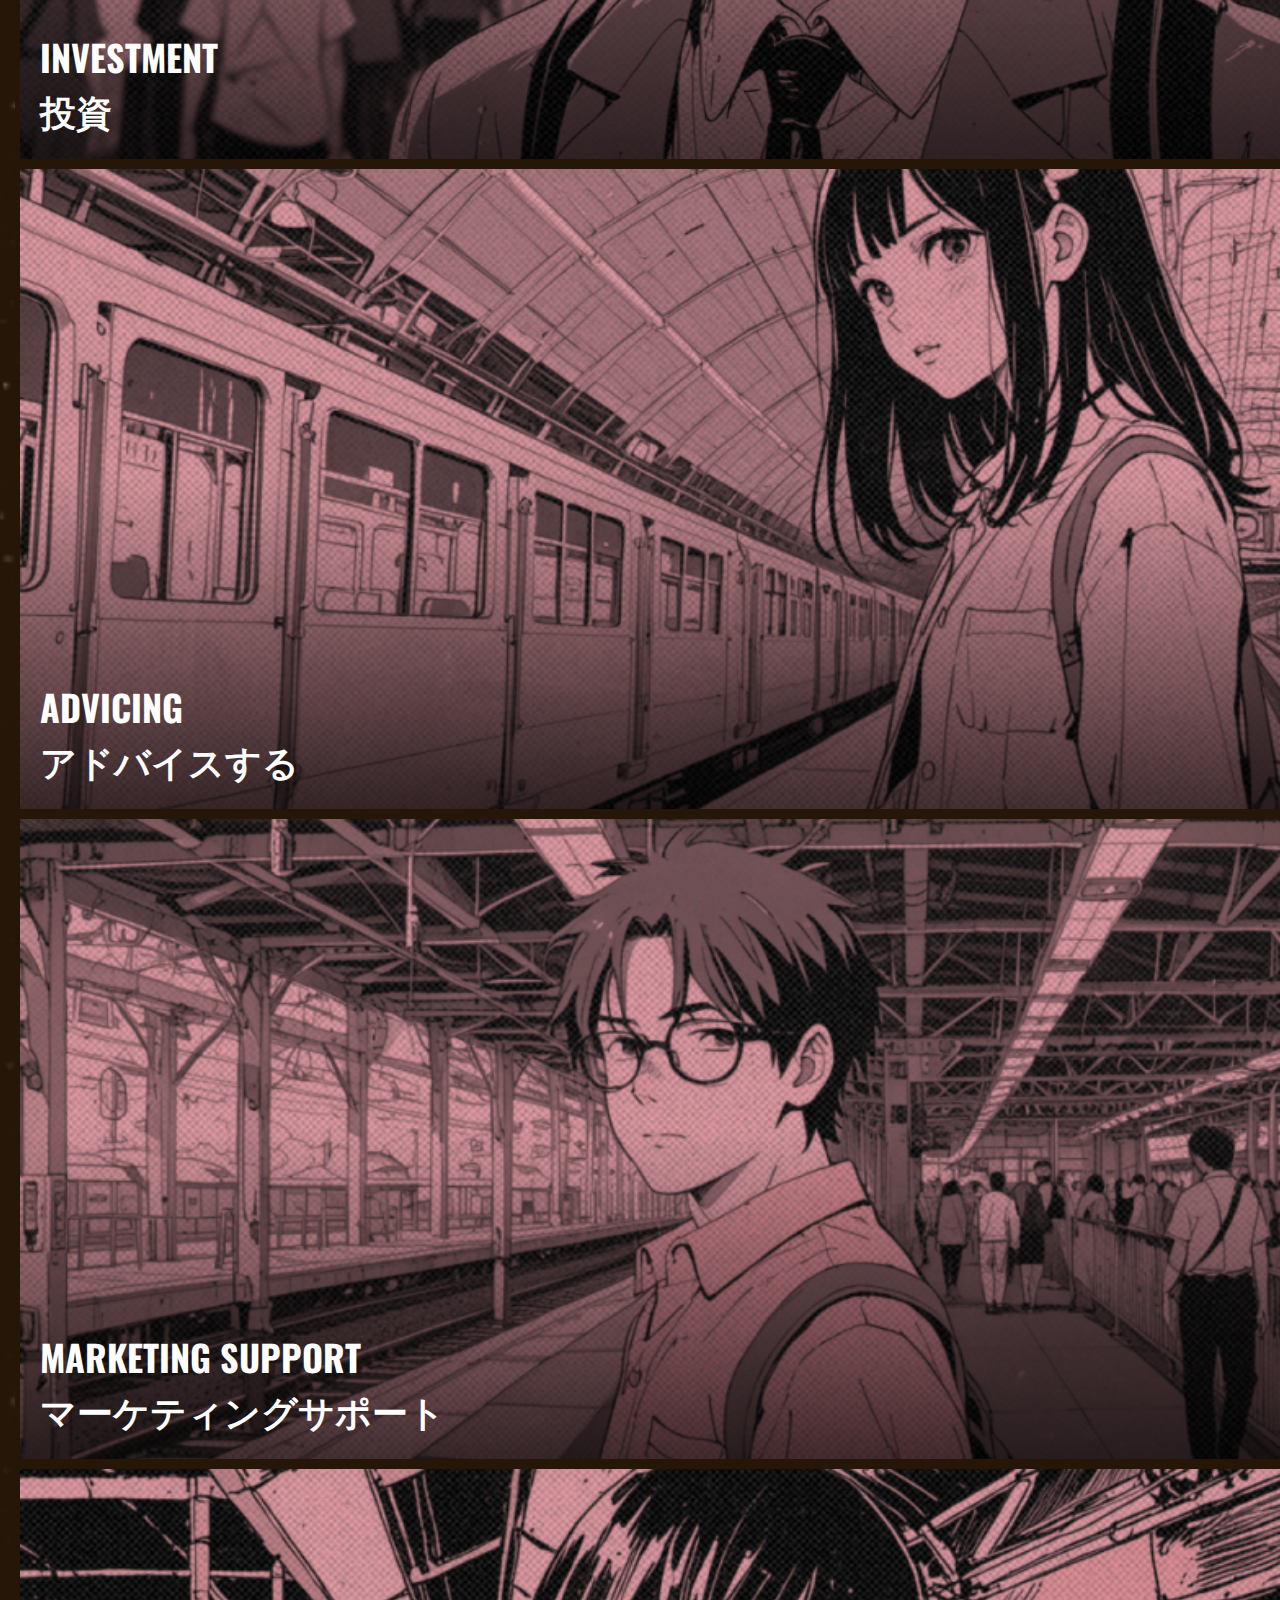
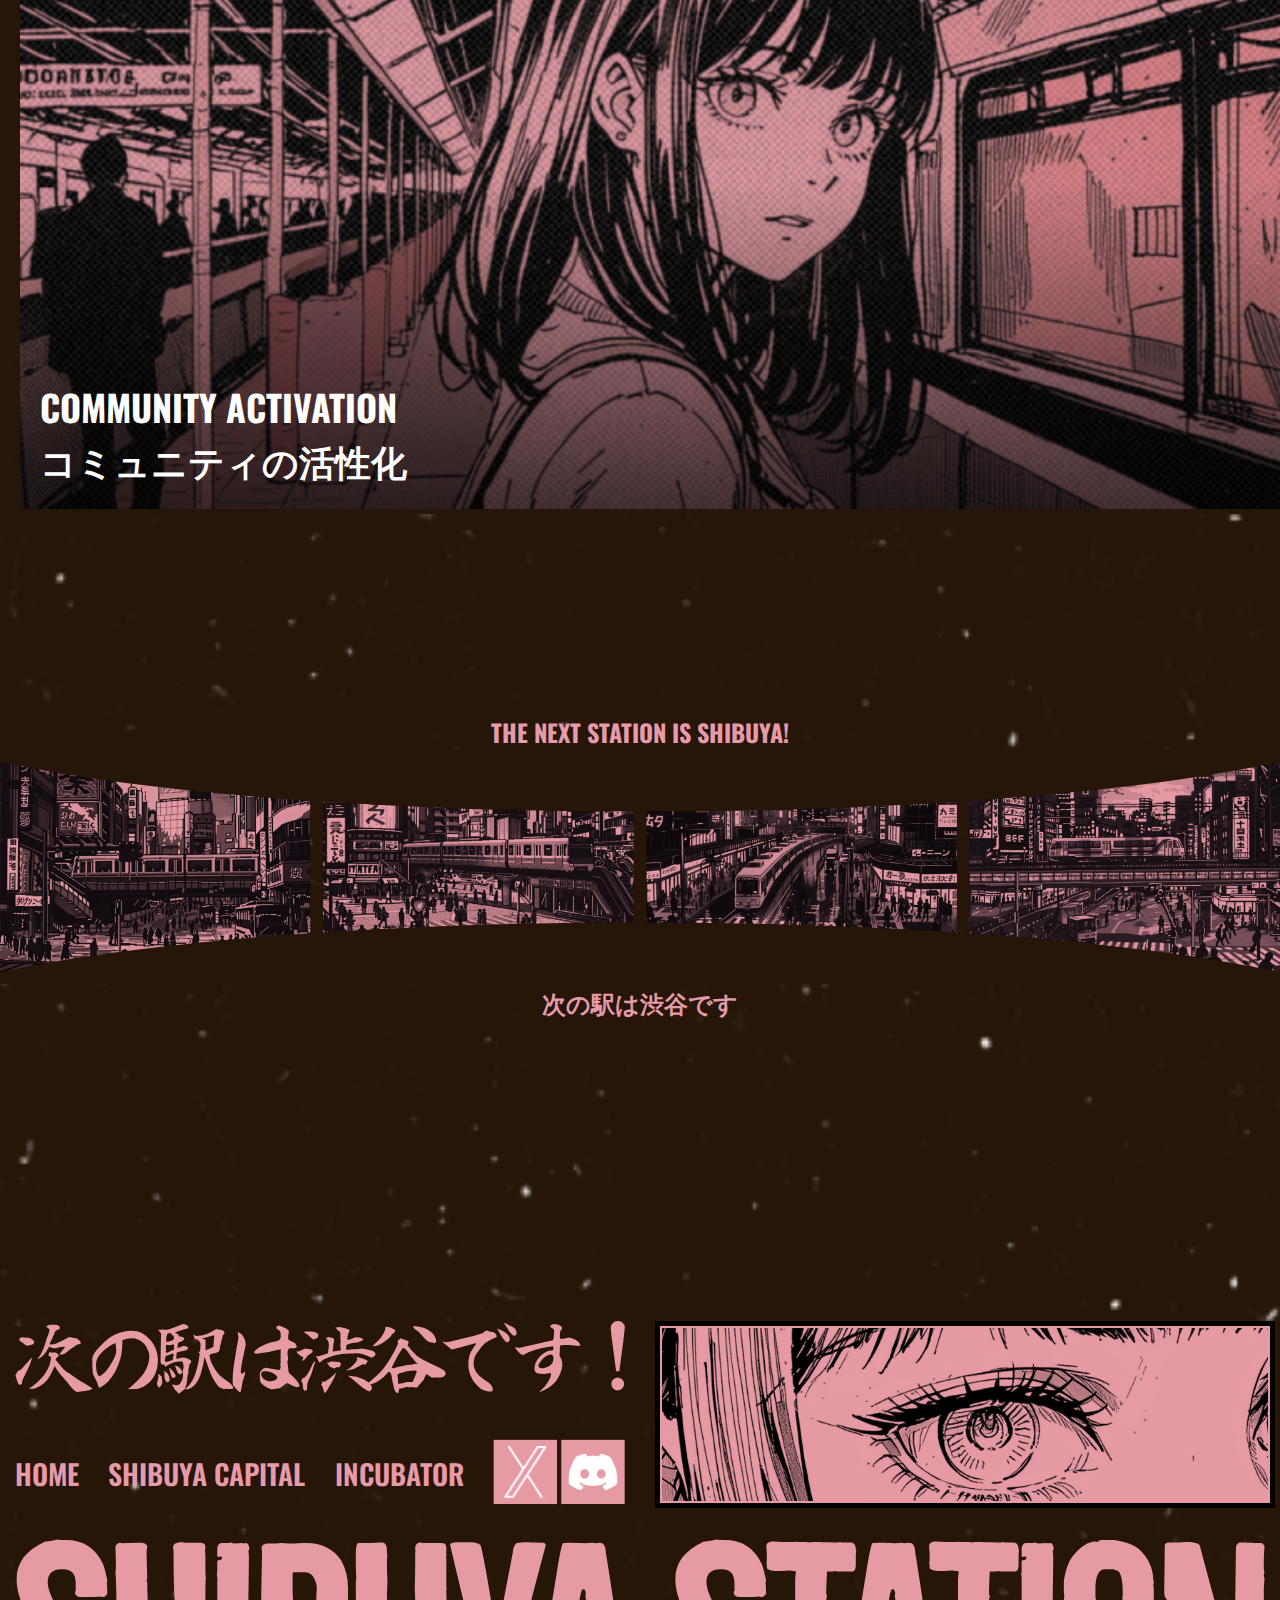
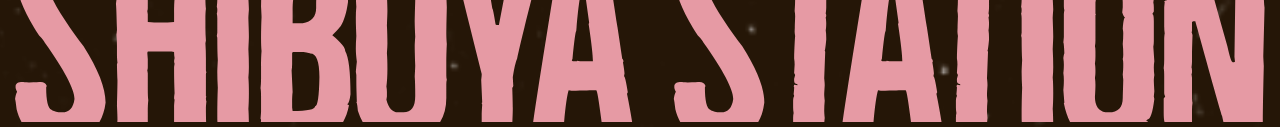
==== commit c508f192: "Add files via upload" ====
--- a/capital.html
+++ b/capital.html
@@ -1,31 +1,179 @@
 <!DOCTYPE html>
 <html lang="en">
-  <head>
-    <meta charset="UTF-8" />
-    <meta name="viewport" content="width=device-width, initial-scale=1.0" />
-    <title>SHIBUYA - capital</title>
-    <link rel="icon" type="image/svg+xml" href="./img/logo.png" />
-    <link
-      rel="stylesheet"
-      href="https://cdn.jsdelivr.net/npm/swiper@11/swiper-bundle.min.css"
-    />
 
-    <link rel="preconnect" href="https://fonts.googleapis.com" />
-    <link rel="preconnect" href="https://fonts.gstatic.com" crossorigin />
-    <link
-      href="https://fonts.googleapis.com/css2?family=Oswald:wght@200..700&display=swap"
-      rel="stylesheet"
-    />
+<head>
+  <meta charset="UTF-8" />
+  <meta name="viewport" content="width=device-width, initial-scale=1.0" />
+  <title>SHIBUYA - capital</title>
+  <link rel="icon" type="image/svg+xml" href="./img/logo.png" />
+  <link rel="stylesheet" href="https://cdn.jsdelivr.net/npm/swiper@11/swiper-bundle.min.css" />
 
-    <link rel="stylesheet" href="./style.css" />
-  </head>
+  <link rel="preconnect" href="https://fonts.googleapis.com" />
+  <link rel="preconnect" href="https://fonts.gstatic.com" crossorigin />
+  <link href="https://fonts.googleapis.com/css2?family=Oswald:wght@200..700&display=swap" rel="stylesheet" />
 
-  <body class="pink">
-    <header class="header">
-      <div class="container">
-        <div class="header__wrap">
-          <img src="./img/logo.png" alt="" class="logo" />
-          <nav class="nav">
+  <link rel="stylesheet" href="./style.css" />
+</head>
+
+<body class="pink">
+  <header class="header">
+    <div class="container">
+      <div class="header__wrap">
+        <img src="./img/logo.png" alt="" class="logo" />
+        <nav class="nav">
+          <a href="index.html">home</a>
+          <a href="capital.html">shibuya capital</a>
+          <a href="incubator.html">incubator</a>
+          <div>
+            <img src="./img/discord PINK.svg" alt="" />
+            <img src="./img/twitter-PINK.svg" alt="" />
+          </div>
+        </nav>
+        <img src="./img/burger.svg" alt="" class="burger" />
+      </div>
+    </div>
+  </header>
+
+
+
+  <section class="hero2">
+    <div class="swiper swiper-album-3">
+      <div class="swiper-wrapper">
+        <div class="swiper-slide">
+          <img src="./img/carosel.png" alt="">
+        </div>
+        <!-- 
+        <div class="swiper-slide">
+          <img
+            src="https://shibuya-bay.vercel.app/carousel-1.png"
+            alt=""
+          /> -->
+      </div>
+    </div>
+    </div>
+    <div class="container">
+      <div class="hero-2__wraper">
+        <img src="./img/hero-2-title.svg" alt="" class="hero-2__title">
+        <div>
+          <h3>Shibuya Capital is venture capital arm of the Station.</h3>
+          <h3>ステーションのベンチャーキャピタル部門。</h3>
+        </div>
+        <img class="hero-2__img" src="./img/hero-img2-img.jpg" alt="">
+        <h3 class="hero-2__subtitle">We empower builders with brilliant ideas, and we are ready to take them from A to Z
+        </h3>
+
+      </div>
+
+    </div>
+  </section>
+
+
+  <section class='Hero'>
+    <div class="container">
+      <div class="hero__wrap">
+        <div class="hero__card card-1">
+          <div class="hero__text">
+            <h3>investment </h3>
+            <h3>投資</h3>
+
+          </div>
+          <h2>investment</h2>
+
+        </div>
+        <div class="hero__card card-2">
+          <div class="hero__text">
+            <h3>advicing </h3>
+
+            <h3>アドバイスする</h3>
+          </div>
+          <h2>advicing</h2>
+
+        </div>
+        <div class="hero__card card-3">
+          <div class="hero__text">
+            <h3>marketing support </h3>
+            <h3>マーケティングサポート</h3>
+
+          </div>
+          <h2>marketing support</h2>
+
+        </div>
+        <div class="hero__card card-4">
+          <div class="hero__text">
+            <h3>community activation</h3>
+            <h3>コミュニティの活性化</h3>
+
+          </div>
+          <h2>community activation</h2>
+
+        </div>
+      </div>
+      <div class="swiper swiper-album-4">
+        <div class="swiper-wrapper">
+          <div class="swiper-slide">
+            <img class="capital-anime" src="./img/capital-anime.png" alt="">
+          </div>
+
+        </div>
+      </div>
+    </div>
+  </section>
+
+
+
+  <section class="slideres">
+
+    <div class="slider">
+      <div class="slides">
+        <div class="slide"><img class="img-slide" src="./img/capital-img1.png" alt="Image 2"></div>
+        <div class="slide"><img class="img-slide" src="./img/capital__img2.png" alt="Image 3"></div>
+        <div class="slide"><img class="img-slide" src="./img/capital__img3.png" alt="Image 1"></div>
+        <div class="slide"><img class="img-slide" src="./img/capital__img4.png" alt="Image 1"></div>
+      </div>
+      <button class="prev btn-capital">&#10094;</button>
+      <button class="next btn-capital">&#10095;</button>
+    </div>
+
+  </section>
+
+  <section class="Station">
+    <div class="station__wrapp">
+      <div class="station__about">
+
+        <h2>THE NEXT STATION IS SHIBUYA!</h2>
+
+      </div>
+    </div>
+    <div class="station__grid station-abbos">
+      <div class="swiper swiper-album-5">
+        <div class="swiper-wrapper">
+              <div class="swiper-slide">
+      
+            <img class="station-anime" src="./img/carousel__station.png" alt="">
+
+          </div>
+        </div>
+
+
+      </div>
+    </div>
+
+    <div class="station__about">
+
+      <h2>次の駅は渋谷です</h2>
+
+    </div>
+  </section>
+
+
+
+
+  <footer class="footer">
+    <div class="container">
+      <div class="footer__wrapper">
+        <div class="footer__box">
+          <img src="./img/footer-title-2.svg" alt="" class="footer__title">
+          <div class="footer__menu">
             <a href="index.html">home</a>
             <a href="capital.html">shibuya capital</a>
             <a href="incubator.html">incubator</a>
@@ -33,123 +181,16 @@
               <img src="./img/discord PINK.svg" alt="" />
               <img src="./img/twitter-PINK.svg" alt="" />
             </div>
-          </nav>
-          <img src="./img/burger.svg" alt="" class="burger" />
+          </div>
         </div>
+        <img src="./img/footer-img2.png" alt="" class="footer__eyes" />
       </div>
-    </header>
+      <img class="footer__img" src="./img/footer-text-2.svg" alt="" />
+    </div>
+  </footer>
 
+  <script src="https://cdn.jsdelivr.net/npm/swiper@11/swiper-bundle.min.js"></script>
+  <script src="./script.js"></script>
+</body>
 
-
-    <section class="hero2">
-    <div class="swiper swiper-album-3">
-      <div class="swiper-wrapper">
-        <div class="swiper-slide">
-          <img src="./img/carosel.png" alt="">
-        </div>
-<!-- 
-        <div class="swiper-slide">
-          <img
-            src="https://shibuya-bay.vercel.app/carousel-1.png"
-            alt=""
-          /> -->
-        </div>
-      </div>
-  </div>
-  <div class="container">
-<div class="hero-2__wraper">
-  <img src="./img/hero-2-title.svg" alt="" class="hero-2__title">
-<div>
-  <h3>Shibuya Capital is venture capital arm of the Station.</h3>
-  <h3>ステーションのベンチャーキャピタル部門。</h3>
-</div>
-<img class="hero-2__img" src="./img/hero-img2-img.jpg" alt="">
-<h3 class="hero-2__subtitle">We empower builders with brilliant ideas, and we are ready to take them from A to Z</h3>
-
-</div>
-
-  </div>
-</section>
-
-
-   <section class='Hero'>
-    <div class="container">
-        <div class="hero__wrap">
-            <div class="hero__card card-1">
-                <div class="hero__text">
-                  <h3>investment </h3>
-                    <h3 >投資</h3>
-                  
-                </div>
-                <h2>investment</h2>
-
-            </div>
-            <div class="hero__card card-2">
-                <div class="hero__text">
-                  <h3>advicing </h3>
-
-                    <h3>アドバイスする</h3>
-                </div>
-                <h2>advicing</h2>
-
-            </div>
-            <div class="hero__card card-3">
-                <div class="hero__text">
-                    <h3>marketing support </h3>
-                    <h3>マーケティングサポート</h3>
-
-                </div>
-                <h2>marketing support</h2>
-
-            </div>
-            <div class="hero__card card-4">
-                <div class="hero__text">
-                    <h3>community activation</h3>
-                    <h3>コミュニティの活性化</h3>
-
-                </div>
-                <h2>community activation</h2>
-
-            </div>
-          </div>
-          <div class="swiper swiper-album-4">
-            <div class="swiper-wrapper">
-              <div class="swiper-slide">
-                <img class="capital-anime" src="./img/capital-anime.png" alt="">
-              </div>
-    
-              </div>
-            </div>
-    </div>
-   </section>
-   
-  
-
-
-export default Hero
-
-    <footer class="footer">
-      <div class="container">
-        <div class="footer__wrapper">
-          <div class="footer__box">
-            <img src="./img/footer-title-2.svg" alt="" class="footer__title">
-            <div class="footer__menu">
-              <a href="index.html">home</a>
-              <a href="capital.html">shibuya capital</a>
-              <a href="incubator.html">incubator</a>
-              <div>
-                <img src="./img/discord PINK.svg" alt="" />
-                <img src="./img/twitter-PINK.svg" alt="" />
-              </div>
-            </div>
-          </div>
-          <img src="./img/footer-img2.png" alt="" class="footer__eyes" />
-        </div>
-        <img class="footer__img" src="./img/footer-text-2.svg" alt="" />
-      </div>
-    </footer>
-
-    <script src="https://cdn.jsdelivr.net/npm/swiper@11/swiper-bundle.min.js"></script>
-    <script src="./script.js"></script>
-  </body>
-</html>
+</html>--- a/style.css
+++ b/style.css
@@ -128,17 +128,7 @@
   }
 }
 
-.album__wrapper {
-}
-
-.swiper {
-}
-
-.swiper-album-1 {
-}
-
-.swiper-wrapper {
-}
+
 
 .swiper-slide {
   img {
@@ -435,6 +425,8 @@
 .marketing__box {
   display: grid;
   grid-template-columns: 1fr 1fr;
+  gap: 10px;
+  place-items: center;
   @media (max-width: 1300px) {
     grid-template-columns: 1fr;
   }
@@ -442,45 +434,51 @@
 
 .Marketing__img {
   img {
-    width: 100%;
-    /* aspect-ratio: 1/2; */
-
+    
+    
     @media (max-width: 1300px) {
-      /* height: 850px; */
-      /* width: 1000px; */
       object-fit: cover;
-
-    }
-  }
-  /* @media (max-width:1300px) {
-        display: none;
-    } */
+      
+      
+    }
+  }
+
+}
+.marketing__image{
+  width: 100%;
+ 
 }
 .Marketing__cards {
   margin-left: 5px;
-  gap: 10px;
+  /* gap: 10px; */
 }
 .Marketing__card {
   display: flex;
   justify-content: space-between;
   border: 3px solid #251607;
-  transition: 0.5s;
+  transition: 1s;
   h3 {
     margin-top: 10px;
     font-weight: 700;
     font-size: 40px;
     text-transform: uppercase;
+  transition: 1s;
+
   }
   h4 {
     font-weight: 600;
     font-size: 20px;
     text-transform: uppercase;
+  transition: 1s;
+
   }
   p {
     font-weight: 400;
     color: #aeaeae;
     /* font-size: 3px; */
     margin-bottom: 10px;
+  transition: 1s;
+
   }
 
   &:hover {
@@ -632,4 +630,158 @@
     @media (max-width: 800px) {
       display: flex !important;
     }
+}
+
+
+.slideres{
+  @media (max-width: 800px) {
+    margin-top: 10px;
+    margin-bottom:10px;
+  }
+}
+
+
+
+.slider {
+  display: none;
+  position: relative;
+  overflow: hidden;
+  width: 100%;
+  height: 100%;
+ 
+  @media (max-width: 800px) {
+    display: flex;
+    
+  }
+}
+
+.slides {
+  display: flex;
+  transition: transform 0.5s ease;
+  margin-left: 75px;
+  margin-right: 75px;
+  overflow: hidden;
+}
+
+.slide {
+  min-width: 100%;
+  height: 700px;
+  display: flex;
+  justify-content: center;
+  align-items: center;
+ 
+  object-fit: contain;
+  object-position: center;
+
+ 
+}
+
+.slide img {
+  width: 100%;
+  /* height: 100%; */
+  object-fit: cover;
+}
+
+.btn-capital {
+  position: absolute;
+  top: 50%;
+  transform: translateY(-50%);
+  background-color: #251607;
+  color: #e69aaa;
+  border: none;
+  cursor: pointer;
+  padding: 10px 20px;
+  font-size: 24px;
+  @media (max-width: 800px) {
+    padding: 5px 10px;
+    font-size: 16px;
+  }
+}
+
+.prev {
+  left: 10px;
+}
+
+.next {
+  right: 10px;
+}
+
+
+
+
+
+
+
+
+
+.Station {
+  margin-top: 200px;
+  margin-bottom: 300px;
+}
+.hid{
+  width: 100%;
+  margin-top: 150px;
+  z-index: 11;
+ 
+}
+.station__grid{
+position: relative;
+margin-top: 100px;
+width: 100%;
+}
+.station__grid img{
+  /* position: absolute; */
+  top: 0;
+  left: 0;
+  width: 100%;
+  object-fit: cover;
+}
+.station-anime{
+  z-index: 10;
+
+}
+
+.station-abbos {
+  position: relative;
+  overflow: hidden;
+  width: 100%;
+  display: flex;
+  flex-direction: column;
+  align-items: center;
+
+  margin-top: 0;
+
+
+  &::after, &::before{
+    content: '';
+    display: block;
+    width: 100%;
+    height: 300px;
+    z-index: 5;
+    
+    /* background-image: url(./img/bg-capital.png); */
+    background-image: url(./img/capital-ellipse.svg);
+    background-size: contain;
+    background-position: center;
+    background-repeat: no-repeat;
+    /* border: 2px solid white; */
+    position: absolute;
+    bottom: -200px;
+    /* left: -100px; */
+    scale: 1.2;
+  }
+
+  &::before {
+    bottom: auto;
+    /* top: -150px */
+    top: -200px;
+  }
+
+  .swiper-slide {
+    flex-shrink: none !important;
+  }
+}
+.station__about{
+  text-align: center;
+
 }